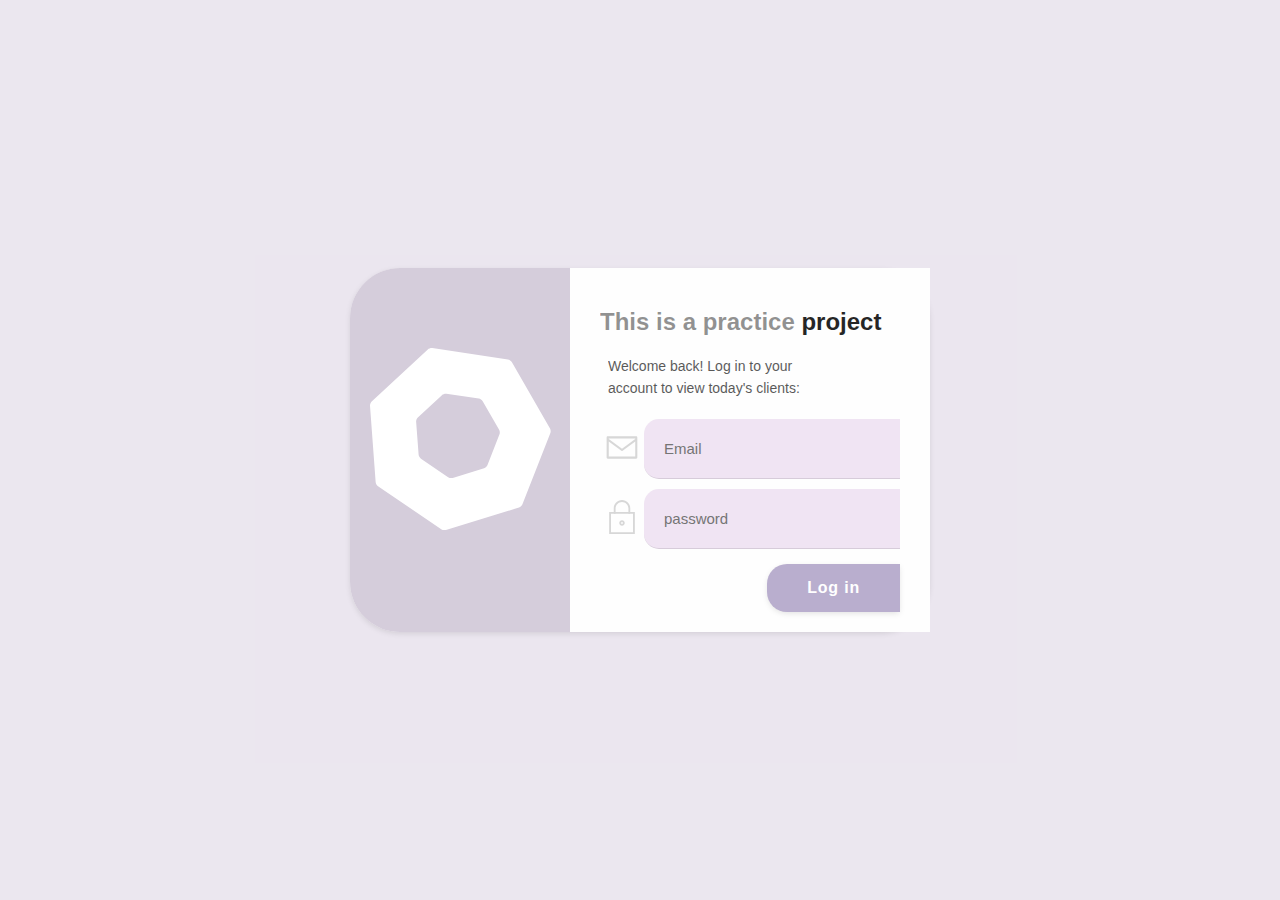
==== LoginForm2/index.html @ 41149d98 "Practice Login Form-2" ====
<!DOCTYPE html>
<html lang="en">
<head>
    <meta charset="UTF-8">
    <meta http-equiv="X-UA-Compatible" content="IE=edge">
    <meta name="viewport" content="width=device-width, initial-scale=1.0">
    <title>LoginForm-2</title>
    <link rel="stylesheet" href="./style.css">
    <link rel="stylesheet" href="https://cdnjs.cloudflare.com/ajax/libs/font-awesome/5.14.0/css/all.min.css"
        integrity="sha512-1PKOgIY59xJ8Co8+NE6FZ+LOAZKjy+KY8iq0G4B3CyeY6wYHN3yt9PW0XpSriVlkMXe40PTKnXrLnZ9+fkDaog=="
        crossorigin="anonymous" />
</head>
<body>
    <div class="session">
        <div class="left">
            <?xml version="1.0" encoding="UTF-8"?>
            <svg enable-background="new 0 0 300 302.5" version="1.1" viewBox="0 0 300 302.5" xml:space="preserve"
                xmlns="http://www.w3.org/2000/svg">
                <style type="text/css">
                    .st01 {
                        fill: #fff;
                    }
                </style>
                <path class="st01"
                    d="m126 302.2c-2.3 0.7-5.7 0.2-7.7-1.2l-105-71.6c-2-1.3-3.7-4.4-3.9-6.7l-9.4-126.7c-0.2-2.4 1.1-5.6 2.8-7.2l93.2-86.4c1.7-1.6 5.1-2.6 7.4-2.3l125.6 18.9c2.3 0.4 5.2 2.3 6.4 4.4l63.5 110.1c1.2 2 1.4 5.5 0.6 7.7l-46.4 118.3c-0.9 2.2-3.4 4.6-5.7 5.3l-121.4 37.4zm63.4-102.7c2.3-0.7 4.8-3.1 5.7-5.3l19.9-50.8c0.9-2.2 0.6-5.7-0.6-7.7l-27.3-47.3c-1.2-2-4.1-4-6.4-4.4l-53.9-8c-2.3-0.4-5.7 0.7-7.4 2.3l-40 37.1c-1.7 1.6-3 4.9-2.8 7.2l4.1 54.4c0.2 2.4 1.9 5.4 3.9 6.7l45.1 30.8c2 1.3 5.4 1.9 7.7 1.2l52-16.2z" />
            </svg>
        </div>
        <form action="" class="logo-in" autocomplete="off">
            <h4>This is a practice <span>project</span></h4>
            <p>Welcome back! Log in to your account to view today's clients:</p>
            <div class="floating-label">
                <input placeholder="Email" type="email" name="email" autocomplete="off" />
                <label for="email">Email :</label>
                <div class="icon">
                    <?xml version="1.0" encoding="UTF-8"?>
                    <svg enable-background="new 0 0 100 100" version="1.1" viewBox="0 0 100 100" xml:space="preserve"
                        xmlns="http://www.w3.org/2000/svg">
                        <style type="text/css">
                            .st0 {
                                fill: none;
                            }
                        </style>
                        <g transform="translate(0 -952.36)">
                            <path
                                d="m17.5 977c-1.3 0-2.4 1.1-2.4 2.4v45.9c0 1.3 1.1 2.4 2.4 2.4h64.9c1.3 0 2.4-1.1 2.4-2.4v-45.9c0-1.3-1.1-2.4-2.4-2.4h-64.9zm2.4 4.8h60.2v1.2l-30.1 22-30.1-22v-1.2zm0 7l28.7 21c0.8 0.6 2 0.6 2.8 0l28.7-21v34.1h-60.2v-34.1z" />
                        </g>
                        <rect class="st0" width="100" height="100" />
                    </svg>
                </div>
            </div>
            <div class="floating-label">
                <input placeholder="password" type="password" name="password" autocomplete="off" />
                <label for="password">Password :</label>
                <div class="icon">
                    <?xml version="1.0" encoding="UTF-8"?>
                    <svg enable-background="new 0 0 24 24" version="1.1" viewBox="0 0 24 24" xml:space="preserve"
                        xmlns="http://www.w3.org/2000/svg">
                        <style type="text/css">
                            .st0 {
                                fill: none;
                            }
    
                            .st1 {
                                fill: #010101;
                            }
                        </style>
                        <rect class="st0" width="24" height="24" />
                        <path class="st1" d="M19,21H5V9h14V21z M6,20h12V10H6V20z" />
                        <path class="st1"
                            d="M16.5,10h-1V7c0-1.9-1.6-3.5-3.5-3.5S8.5,5.1,8.5,7v3h-1V7c0-2.5,2-4.5,4.5-4.5s4.5,2,4.5,4.5V10z" />
                        <path class="st1"
                            d="m12 16.5c-0.8 0-1.5-0.7-1.5-1.5s0.7-1.5 1.5-1.5 1.5 0.7 1.5 1.5-0.7 1.5-1.5 1.5zm0-2c-0.3 0-0.5 0.2-0.5 0.5s0.2 0.5 0.5 0.5 0.5-0.2 0.5-0.5-0.2-0.5-0.5-0.5z" />
                    </svg>
                </div>
            </div>
            <button type="submit" onclick="return falsae;">Log in</button>
        </form>
    </div>
</body>
</html>
---- LoginForm2/style.css ----
*{
    font-family: -apple-system, BlinkMacSystemFont, "San Francisco", Helvetica,
    Arial, sans-serif;
    font-weight: 300;
    margin: 0;
}
html, body{
    height: 100vh;
    width: 100vw;
    max-width: 0 0;
    display: flex;
    align-items: flex-start;
    background: #eae5eec0;
}
h4{
    font-size: 24px;
    font-weight: 600;
    color: #000;
    opacity: 0.85;
}
label{
    font-size: 12.5px;
    color: #000;
    opacity: 0.8;
    font-weight: 400;
}
form{
    width: 300px;
    padding: 40px 30px;
    padding-bottom: 20px;
    display: flex;
    align-items: flex-start;
    flex-direction: column;
    background: #fefefe;
}
form h4{
    margin-bottom: 20px;
    color: rgba(0, 0, 0, 0.5);
}
form h4 span{
    font-weight: 700;
    color: rgba(0, 0, 0, 1);
}
form p{
    line-height: 155%;
    /* margin-bottom: 5px; */
    font-size: 14px;
    color: #000;
    opacity: 0.65;
    font-weight: 400;
    max-width: 200px;
    margin-bottom: 20px;
    margin-left: 8px;
}
button{
    -webkit-appearance: none;
    width: auto;
    min-width: 100px;
    border-radius: 20px 0 0px 20px;
    text-align: center;
    padding: 15px 40px;
    margin-top: 5px;
    background-color: #b9aece;
    color: #fff;
    font-size: 16px;
    letter-spacing: 0.80px;
    margin-left: auto;
    font-weight: 700;
    box-shadow: 0px 2px 6px -1px rgba(0, 0, 0, 0.13);
    border: none;
    transition: all 0.3s ease;
    outline: 0;
}
button:hover{
    transform: translateY(-3px);
    box-shadow: 0 2px 6px -1px rgba(182, 157, 230, 0.65);
}
button:hover:active{
    transform: scale(0.99);
}
input{
    font-size: 15px;
    padding: 20px 20px;
    height: 60px;
    border: none;
    border-bottom: solid 1px rgba(0, 0, 0, 0.1);
    background: #fff;
    width: 280px;
    box-sizing: border-box;
    transition: all 0.3s linear;
    color: #000;
    font-weight: 300;
    -webkit-appearance: none;
}
input:focus{
    border-bottom: solid 1px #b69de6;
    outline: 0;
    box-shadow: 0 2px 6px -8px rgba(182, 157, 230, 0.45);
}
.floating-label{
    position: relative;
    margin-bottom: 10px;
    width: 100%;
}
.floating-label label{
    position: absolute;
    top: calc(50% - 7px);
    left: 0;
    opacity: 0;
    transition: all 0.3s ease;
    padding-left: 44px;
    margin-left: 5px;
    font-size: 15px;
    font-weight: 700;
}
.floating-label input{
    width: calc(100% - 44px);
    margin-left: auto;
    display: flex;
    background: #f0e4f3;
    border-radius: 15px 0 0 15px;
}
.floating-label .icon{
    position: absolute;
    top: 0;
    left: 0;
    height: 56px;
    width: 44px;
    display: flex;
    padding-right: 50px;
    /* background: #000; */
}
.floating-label .icon svg{
    height: 45px;
    width: 45px;
    margin: auto;
    opacity: 0.15;
    transition: all 0.3s ease;
}
.floating-label .icon svg path{
    transition: all 0.3s ease;
}
.floating-label input:not(:placeholder-shown){
    padding: 28px 9px 12px 9px;
    /* align-items: center;
    text-align: center; */
}
.floating-label input:not(:placeholder-shown) + label{
    transform: translateY(-10px);
    opacity: 0.7;
}
.floating-label input:valid:not(:placeholder-shown) + label + .icon svg{
    opacity: 1;
}
.floating-label input:valid:not(:placeholder-shown) + label + .icon svg path{
    fill: #b69de6;
}
.floating-label input:not(:valid):not(:focus) + label + .icon{
    animation-name: shake-shake;
    animation-duration: 0.3s;
}
@keyframes shake-shake{
    0%{
        transform: translateX(-3px);
    }
    20%{
        transform: translateX(3px);
    }
    40%{
        transform: translateX(-3px);
    }
    60%{
        transform: translateX(3px);
    }
    80%{
        transform: translateX(-30px);
    }
    100%{
        transform: translateX(0px);
    }
}
.session{
    display: flex;
    flex-direction: row;
    width: auto;
    height: auto;
    margin: auto auto;
    background: #fff;
    border-radius: 50px;
    box-shadow: 0px 2px 6px -1px rgba(0, 0, 0, 0.12);
}
.left{
    width: 220px;
    height: auto;
    min-height: 100%;
    position: relative;
    background-image: url("https://images.pexels.com/photos/114979/pexels-photo-114979.jpeg?auto=compress&cs=tinysrgb&dpr=2&h=650&w=940");
    background-size: cover;
    border-top-left-radius: 50px;
    border-bottom-left-radius: 50px;
    background: #c7bccfc0;
}
.left svg{
    height: 50%;
    width: auto;
    margin: 80px 20px 80px 20px;
}
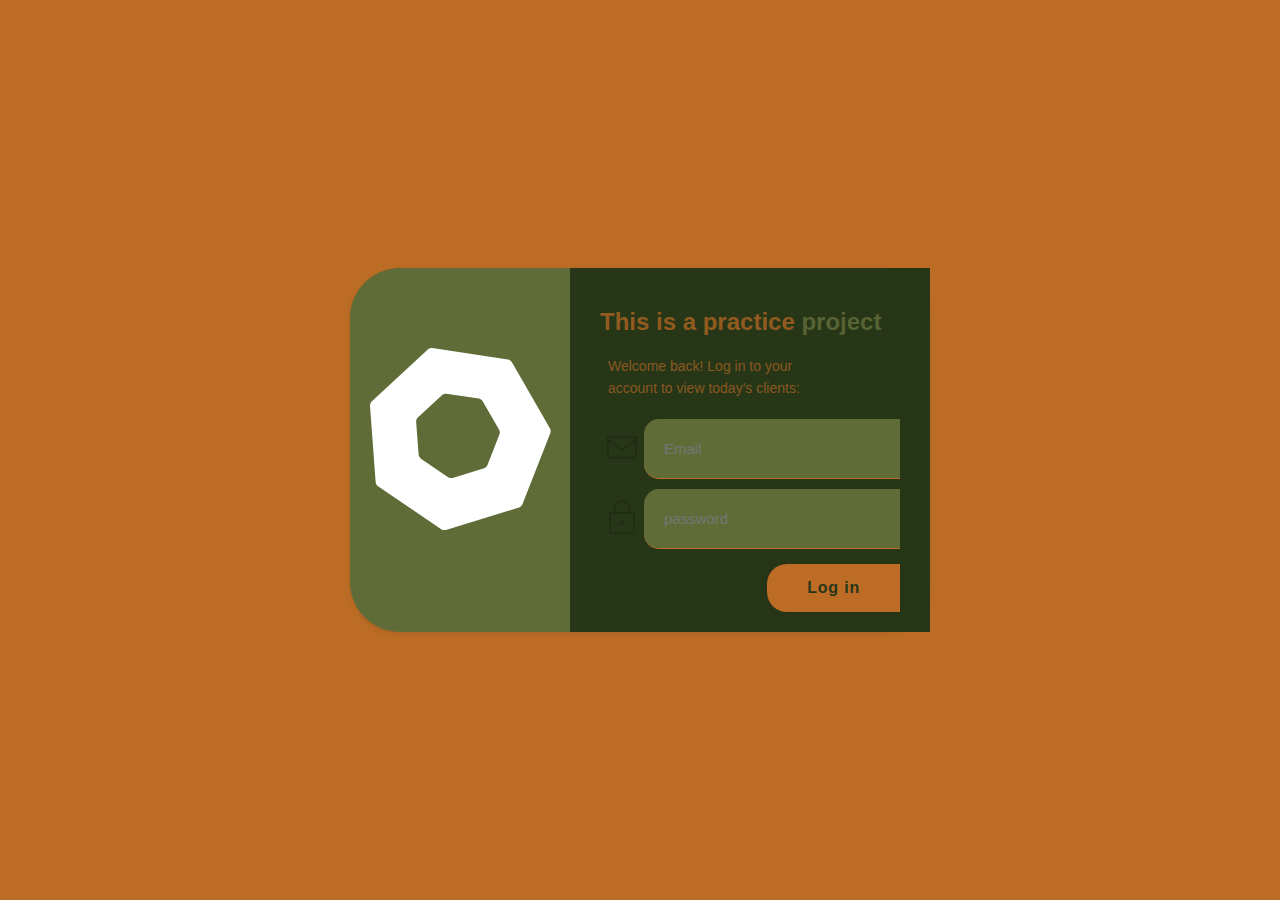
==== commit 9d773c57: "LoginForm-2" ====
--- a/LoginForm2/index.html
+++ b/LoginForm2/index.html
@@ -25,56 +25,18 @@
                     d="m126 302.2c-2.3 0.7-5.7 0.2-7.7-1.2l-105-71.6c-2-1.3-3.7-4.4-3.9-6.7l-9.4-126.7c-0.2-2.4 1.1-5.6 2.8-7.2l93.2-86.4c1.7-1.6 5.1-2.6 7.4-2.3l125.6 18.9c2.3 0.4 5.2 2.3 6.4 4.4l63.5 110.1c1.2 2 1.4 5.5 0.6 7.7l-46.4 118.3c-0.9 2.2-3.4 4.6-5.7 5.3l-121.4 37.4zm63.4-102.7c2.3-0.7 4.8-3.1 5.7-5.3l19.9-50.8c0.9-2.2 0.6-5.7-0.6-7.7l-27.3-47.3c-1.2-2-4.1-4-6.4-4.4l-53.9-8c-2.3-0.4-5.7 0.7-7.4 2.3l-40 37.1c-1.7 1.6-3 4.9-2.8 7.2l4.1 54.4c0.2 2.4 1.9 5.4 3.9 6.7l45.1 30.8c2 1.3 5.4 1.9 7.7 1.2l52-16.2z" />
             </svg>
         </div>
-        <form action="" class="logo-in" autocomplete="off">
+        <form class="logo-in" autocomplete="off">
             <h4>This is a practice <span>project</span></h4>
             <p>Welcome back! Log in to your account to view today's clients:</p>
-            <div class="floating-label">
-                <input placeholder="Email" type="email" name="email" autocomplete="off" />
-                <label for="email">Email :</label>
-                <div class="icon">
-                    <?xml version="1.0" encoding="UTF-8"?>
-                    <svg enable-background="new 0 0 100 100" version="1.1" viewBox="0 0 100 100" xml:space="preserve"
-                        xmlns="http://www.w3.org/2000/svg">
-                        <style type="text/css">
-                            .st0 {
-                                fill: none;
-                            }
-                        </style>
-                        <g transform="translate(0 -952.36)">
-                            <path
-                                d="m17.5 977c-1.3 0-2.4 1.1-2.4 2.4v45.9c0 1.3 1.1 2.4 2.4 2.4h64.9c1.3 0 2.4-1.1 2.4-2.4v-45.9c0-1.3-1.1-2.4-2.4-2.4h-64.9zm2.4 4.8h60.2v1.2l-30.1 22-30.1-22v-1.2zm0 7l28.7 21c0.8 0.6 2 0.6 2.8 0l28.7-21v34.1h-60.2v-34.1z" />
-                        </g>
-                        <rect class="st0" width="100" height="100" />
-                    </svg>
-                </div>
-            </div>
+            <div class="floating-label" id="floating-labelOne"></div>
             <div class="floating-label">
                 <input placeholder="password" type="password" name="password" autocomplete="off" />
                 <label for="password">Password :</label>
-                <div class="icon">
-                    <?xml version="1.0" encoding="UTF-8"?>
-                    <svg enable-background="new 0 0 24 24" version="1.1" viewBox="0 0 24 24" xml:space="preserve"
-                        xmlns="http://www.w3.org/2000/svg">
-                        <style type="text/css">
-                            .st0 {
-                                fill: none;
-                            }
-    
-                            .st1 {
-                                fill: #010101;
-                            }
-                        </style>
-                        <rect class="st0" width="24" height="24" />
-                        <path class="st1" d="M19,21H5V9h14V21z M6,20h12V10H6V20z" />
-                        <path class="st1"
-                            d="M16.5,10h-1V7c0-1.9-1.6-3.5-3.5-3.5S8.5,5.1,8.5,7v3h-1V7c0-2.5,2-4.5,4.5-4.5s4.5,2,4.5,4.5V10z" />
-                        <path class="st1"
-                            d="m12 16.5c-0.8 0-1.5-0.7-1.5-1.5s0.7-1.5 1.5-1.5 1.5 0.7 1.5 1.5-0.7 1.5-1.5 1.5zm0-2c-0.3 0-0.5 0.2-0.5 0.5s0.2 0.5 0.5 0.5 0.5-0.2 0.5-0.5-0.2-0.5-0.5-0.5z" />
-                    </svg>
-                </div>
+                <div class="icon"></div>
             </div>
             <button type="submit" onclick="return falsae;">Log in</button>
         </form>
     </div>
+    <script src="./script.js"></script>
 </body>
 </html>--- a/LoginForm2/style.css
+++ b/LoginForm2/style.css
@@ -1,207 +1,207 @@
-*{
-    font-family: -apple-system, BlinkMacSystemFont, "San Francisco", Helvetica,
+* {
+  font-family: -apple-system, BlinkMacSystemFont, "San Francisco", Helvetica,
     Arial, sans-serif;
-    font-weight: 300;
-    margin: 0;
-}
-html, body{
-    height: 100vh;
-    width: 100vw;
-    max-width: 0 0;
-    display: flex;
-    align-items: flex-start;
-    background: #eae5eec0;
-}
-h4{
-    font-size: 24px;
-    font-weight: 600;
-    color: #000;
-    opacity: 0.85;
-}
-label{
-    font-size: 12.5px;
-    color: #000;
-    opacity: 0.8;
-    font-weight: 400;
-}
-form{
-    width: 300px;
-    padding: 40px 30px;
-    padding-bottom: 20px;
-    display: flex;
-    align-items: flex-start;
-    flex-direction: column;
-    background: #fefefe;
-}
-form h4{
-    margin-bottom: 20px;
-    color: rgba(0, 0, 0, 0.5);
-}
-form h4 span{
-    font-weight: 700;
-    color: rgba(0, 0, 0, 1);
-}
-form p{
-    line-height: 155%;
-    /* margin-bottom: 5px; */
-    font-size: 14px;
-    color: #000;
-    opacity: 0.65;
-    font-weight: 400;
-    max-width: 200px;
-    margin-bottom: 20px;
-    margin-left: 8px;
-}
-button{
-    -webkit-appearance: none;
-    width: auto;
-    min-width: 100px;
-    border-radius: 20px 0 0px 20px;
-    text-align: center;
-    padding: 15px 40px;
-    margin-top: 5px;
-    background-color: #b9aece;
-    color: #fff;
-    font-size: 16px;
-    letter-spacing: 0.80px;
-    margin-left: auto;
-    font-weight: 700;
-    box-shadow: 0px 2px 6px -1px rgba(0, 0, 0, 0.13);
-    border: none;
-    transition: all 0.3s ease;
-    outline: 0;
-}
-button:hover{
-    transform: translateY(-3px);
-    box-shadow: 0 2px 6px -1px rgba(182, 157, 230, 0.65);
-}
-button:hover:active{
-    transform: scale(0.99);
-}
-input{
-    font-size: 15px;
-    padding: 20px 20px;
-    height: 60px;
-    border: none;
-    border-bottom: solid 1px rgba(0, 0, 0, 0.1);
-    background: #fff;
-    width: 280px;
-    box-sizing: border-box;
-    transition: all 0.3s linear;
-    color: #000;
-    font-weight: 300;
-    -webkit-appearance: none;
-}
-input:focus{
-    border-bottom: solid 1px #b69de6;
-    outline: 0;
-    box-shadow: 0 2px 6px -8px rgba(182, 157, 230, 0.45);
-}
-.floating-label{
-    position: relative;
-    margin-bottom: 10px;
-    width: 100%;
-}
-.floating-label label{
-    position: absolute;
-    top: calc(50% - 7px);
-    left: 0;
-    opacity: 0;
-    transition: all 0.3s ease;
-    padding-left: 44px;
-    margin-left: 5px;
-    font-size: 15px;
-    font-weight: 700;
-}
-.floating-label input{
-    width: calc(100% - 44px);
-    margin-left: auto;
-    display: flex;
-    background: #f0e4f3;
-    border-radius: 15px 0 0 15px;
-}
-.floating-label .icon{
-    position: absolute;
-    top: 0;
-    left: 0;
-    height: 56px;
-    width: 44px;
-    display: flex;
-    padding-right: 50px;
-    /* background: #000; */
-}
-.floating-label .icon svg{
-    height: 45px;
-    width: 45px;
-    margin: auto;
-    opacity: 0.15;
-    transition: all 0.3s ease;
-}
-.floating-label .icon svg path{
-    transition: all 0.3s ease;
-}
-.floating-label input:not(:placeholder-shown){
-    padding: 28px 9px 12px 9px;
-    /* align-items: center;
+  font-weight: 300;
+  margin: 0;
+}
+html,
+body {
+  height: 100vh;
+  width: 100vw;
+  max-width: 0 0;
+  display: flex;
+  align-items: flex-start;
+  background: #bc6c25;
+}
+h4 {
+  font-size: 24px;
+  font-weight: 600;
+  color: #283618;
+  opacity: 0.85;
+}
+label {
+  font-size: 12.5px;
+  color: #283618;
+  opacity: 0.8;
+  font-weight: 400;
+}
+form {
+  width: 300px;
+  padding: 40px 30px;
+  padding-bottom: 20px;
+  display: flex;
+  align-items: flex-start;
+  flex-direction: column;
+  background: #283618;
+}
+form h4 {
+  margin-bottom: 20px;
+  color: rgba(188, 107, 37, 0.856);
+}
+form h4 span {
+  font-weight: 700;
+  color: rgb(96, 108, 56);
+}
+form p {
+  line-height: 155%;
+  /* margin-bottom: 5px; */
+  font-size: 14px;
+  color: #bc6c25;
+  opacity: 0.65;
+  font-weight: 400;
+  max-width: 200px;
+  margin-bottom: 20px;
+  margin-left: 8px;
+}
+button {
+  -webkit-appearance: none;
+  width: auto;
+  min-width: 100px;
+  border-radius: 20px 0 0px 20px;
+  text-align: center;
+  padding: 15px 40px;
+  margin-top: 5px;
+  background-color: #bc6c25;
+  color: #283618;
+  font-size: 16px;
+  letter-spacing: 0.8px;
+  margin-left: auto;
+  font-weight: 700;
+  box-shadow: 0px 2px 6px -1px rgba(0, 0, 0, 0.13);
+  border: none;
+  transition: all 0.3s ease;
+  outline: 0;
+}
+button:hover {
+  transform: translateY(-3px);
+  box-shadow: 0 2px 6px -1px rgba(221, 162, 94, 0.822);
+}
+button:hover:active {
+  transform: scale(0.99);
+}
+input {
+  font-size: 15px;
+  padding: 20px 20px;
+  height: 60px;
+  border: none;
+  border-bottom: solid 1px #bc6c25;
+  background: #dda15e;
+  width: 280px;
+  box-sizing: border-box;
+  transition: all 0.3s linear;
+  color: #dda15e;
+  font-weight: 300;
+  -webkit-appearance: none;
+}
+input:focus {
+  border-bottom: solid 1px #dda15e;
+  outline: 0;
+  box-shadow: 0 2px 6px -8px #bc6c25;
+}
+.floating-label {
+  position: relative;
+  margin-bottom: 10px;
+  width: 100%;
+}
+.floating-label label {
+  position: absolute;
+  top: calc(50% - 7px);
+  left: 0;
+  opacity: 0;
+  transition: all 0.3s ease;
+  padding-left: 44px;
+  margin-left: 5px;
+  font-size: 15px;
+  font-weight: 700;
+}
+.floating-label input {
+  width: calc(100% - 44px);
+  margin-left: auto;
+  display: flex;
+  background: #606c38;
+  border-radius: 15px 0 0 15px;
+}
+.floating-label .icon {
+  position: absolute;
+  top: 0;
+  left: 0;
+  height: 56px;
+  width: 44px;
+  display: flex;
+  padding-right: 50px;
+}
+.floating-label .icon svg {
+  height: 45px;
+  width: 45px;
+  margin: auto;
+  opacity: 0.15;
+  transition: all 0.3s ease;
+}
+.floating-label .icon svg path {
+  transition: all 0.3s ease;
+}
+.floating-label input:not(:placeholder-shown) {
+  padding: 28px 9px 12px 9px;
+  /* align-items: center;
     text-align: center; */
 }
-.floating-label input:not(:placeholder-shown) + label{
-    transform: translateY(-10px);
-    opacity: 0.7;
-}
-.floating-label input:valid:not(:placeholder-shown) + label + .icon svg{
-    opacity: 1;
-}
-.floating-label input:valid:not(:placeholder-shown) + label + .icon svg path{
-    fill: #b69de6;
-}
-.floating-label input:not(:valid):not(:focus) + label + .icon{
-    animation-name: shake-shake;
-    animation-duration: 0.3s;
-}
-@keyframes shake-shake{
-    0%{
-        transform: translateX(-3px);
-    }
-    20%{
-        transform: translateX(3px);
-    }
-    40%{
-        transform: translateX(-3px);
-    }
-    60%{
-        transform: translateX(3px);
-    }
-    80%{
-        transform: translateX(-30px);
-    }
-    100%{
-        transform: translateX(0px);
-    }
-}
-.session{
-    display: flex;
-    flex-direction: row;
-    width: auto;
-    height: auto;
-    margin: auto auto;
-    background: #fff;
-    border-radius: 50px;
-    box-shadow: 0px 2px 6px -1px rgba(0, 0, 0, 0.12);
-}
-.left{
-    width: 220px;
-    height: auto;
-    min-height: 100%;
-    position: relative;
-    background-image: url("https://images.pexels.com/photos/114979/pexels-photo-114979.jpeg?auto=compress&cs=tinysrgb&dpr=2&h=650&w=940");
-    background-size: cover;
-    border-top-left-radius: 50px;
-    border-bottom-left-radius: 50px;
-    background: #c7bccfc0;
-}
-.left svg{
-    height: 50%;
-    width: auto;
-    margin: 80px 20px 80px 20px;
-}
+.floating-label input:not(:placeholder-shown) + label {
+  transform: translateY(-10px);
+  opacity: 0.7;
+}
+.floating-label input:valid:not(:placeholder-shown) + label + .icon svg {
+  opacity: 1;
+}
+.floating-label input:valid:not(:placeholder-shown) + label + .icon svg path {
+  fill: #bc6c25;
+}
+.floating-label input:not(:valid):not(:focus) + label + .icon {
+  animation-name: shake-shake;
+  animation-duration: 0.3s;
+}
+@keyframes shake-shake {
+  0% {
+    transform: translateX(-3px);
+  }
+  20% {
+    transform: translateX(3px);
+  }
+  40% {
+    transform: translateX(-3px);
+  }
+  60% {
+    transform: translateX(3px);
+  }
+  80% {
+    transform: translateX(-30px);
+  }
+  100% {
+    transform: translateX(0px);
+  }
+}
+.session {
+  display: flex;
+  flex-direction: row;
+  width: auto;
+  height: auto;
+  margin: auto auto;
+  background: #bc6c25;
+  border-radius: 50px;
+  box-shadow: 0px 2px 6px -1px rgba(0, 0, 0, 0.12);
+}
+.left {
+  width: 220px;
+  height: auto;
+  min-height: 100%;
+  position: relative;
+  background-image: url("https://images.pexels.com/photos/114979/pexels-photo-114979.jpeg?auto=compress&cs=tinysrgb&dpr=2&h=650&w=940");
+  background-size: cover;
+  border-top-left-radius: 50px;
+  border-bottom-left-radius: 50px;
+  background: #606c38;
+}
+.left svg {
+  height: 50%;
+  width: auto;
+  margin: 80px 20px 80px 20px;
+}
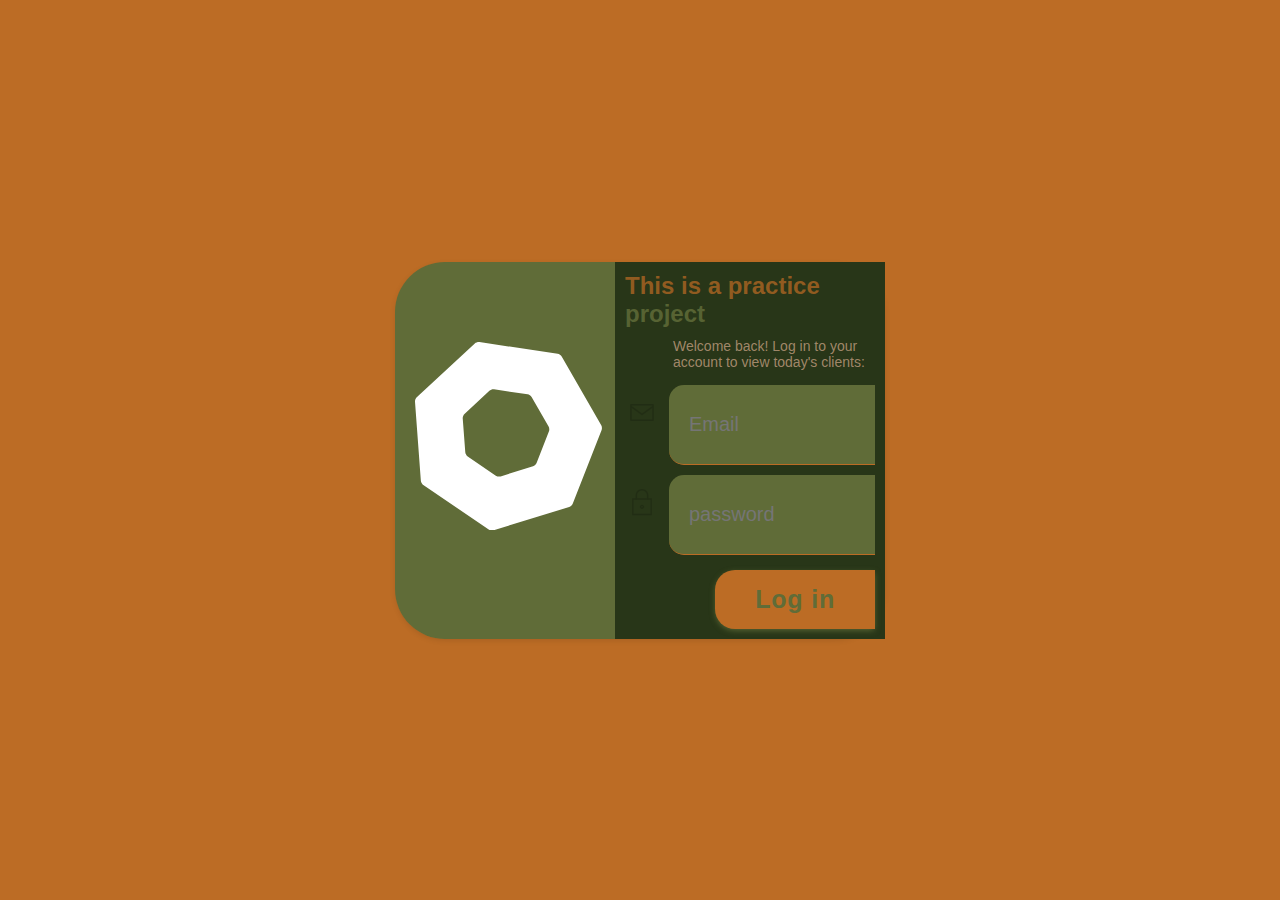
==== commit a6de3db7: "LoginForm-2" ====
--- a/LoginForm2/index.html
+++ b/LoginForm2/index.html
@@ -1,42 +1,38 @@
 <!DOCTYPE html>
 <html lang="en">
-<head>
-    <meta charset="UTF-8">
-    <meta http-equiv="X-UA-Compatible" content="IE=edge">
-    <meta name="viewport" content="width=device-width, initial-scale=1.0">
+  <head>
+    <meta charset="UTF-8" />
+    <meta http-equiv="X-UA-Compatible" content="IE=edge" />
+    <meta name="viewport" content="width=device-width, initial-scale=1.0" />
     <title>LoginForm-2</title>
-    <link rel="stylesheet" href="./style.css">
-    <link rel="stylesheet" href="https://cdnjs.cloudflare.com/ajax/libs/font-awesome/5.14.0/css/all.min.css"
-        integrity="sha512-1PKOgIY59xJ8Co8+NE6FZ+LOAZKjy+KY8iq0G4B3CyeY6wYHN3yt9PW0XpSriVlkMXe40PTKnXrLnZ9+fkDaog=="
-        crossorigin="anonymous" />
-</head>
-<body>
+    <link rel="stylesheet" href="./style.css" />
+    <link
+      rel="stylesheet"
+      href="https://cdnjs.cloudflare.com/ajax/libs/font-awesome/5.14.0/css/all.min.css"
+      integrity="sha512-1PKOgIY59xJ8Co8+NE6FZ+LOAZKjy+KY8iq0G4B3CyeY6wYHN3yt9PW0XpSriVlkMXe40PTKnXrLnZ9+fkDaog=="
+      crossorigin="anonymous"
+    />
+  </head>
+  <body>
     <div class="session">
-        <div class="left">
-            <?xml version="1.0" encoding="UTF-8"?>
-            <svg enable-background="new 0 0 300 302.5" version="1.1" viewBox="0 0 300 302.5" xml:space="preserve"
-                xmlns="http://www.w3.org/2000/svg">
-                <style type="text/css">
-                    .st01 {
-                        fill: #fff;
-                    }
-                </style>
-                <path class="st01"
-                    d="m126 302.2c-2.3 0.7-5.7 0.2-7.7-1.2l-105-71.6c-2-1.3-3.7-4.4-3.9-6.7l-9.4-126.7c-0.2-2.4 1.1-5.6 2.8-7.2l93.2-86.4c1.7-1.6 5.1-2.6 7.4-2.3l125.6 18.9c2.3 0.4 5.2 2.3 6.4 4.4l63.5 110.1c1.2 2 1.4 5.5 0.6 7.7l-46.4 118.3c-0.9 2.2-3.4 4.6-5.7 5.3l-121.4 37.4zm63.4-102.7c2.3-0.7 4.8-3.1 5.7-5.3l19.9-50.8c0.9-2.2 0.6-5.7-0.6-7.7l-27.3-47.3c-1.2-2-4.1-4-6.4-4.4l-53.9-8c-2.3-0.4-5.7 0.7-7.4 2.3l-40 37.1c-1.7 1.6-3 4.9-2.8 7.2l4.1 54.4c0.2 2.4 1.9 5.4 3.9 6.7l45.1 30.8c2 1.3 5.4 1.9 7.7 1.2l52-16.2z" />
-            </svg>
+      <div class="left"></div>
+      <form class="logo-in" autocomplete="off">
+        <h4>This is a practice <span>project</span></h4>
+        <p>Welcome back! Log in to your account to view today's clients:</p>
+        <div class="floating-label" id="floating-labelOne"></div>
+        <div class="floating-label">
+          <input
+            placeholder="password"
+            type="password"
+            name="password"
+            autocomplete="off"
+          />
+          <label for="password">Password :</label>
+          <div class="icon"></div>
         </div>
-        <form class="logo-in" autocomplete="off">
-            <h4>This is a practice <span>project</span></h4>
-            <p>Welcome back! Log in to your account to view today's clients:</p>
-            <div class="floating-label" id="floating-labelOne"></div>
-            <div class="floating-label">
-                <input placeholder="password" type="password" name="password" autocomplete="off" />
-                <label for="password">Password :</label>
-                <div class="icon"></div>
-            </div>
-            <button type="submit" onclick="return falsae;">Log in</button>
-        </form>
+        <button type="submit" onclick="return falsae;">Log in</button>
+      </form>
     </div>
     <script src="./script.js"></script>
-</body>
-</html>+  </body>
+</html>
--- a/LoginForm2/style.css
+++ b/LoginForm2/style.css
@@ -1,6 +1,5 @@
 * {
-  font-family: -apple-system, BlinkMacSystemFont, "San Francisco", Helvetica,
-    Arial, sans-serif;
+  font-family: "San Francisco", Helvetica, Arial, sans-serif;
   font-weight: 300;
   margin: 0;
 }
@@ -26,32 +25,28 @@
   font-weight: 400;
 }
 form {
-  width: 300px;
-  padding: 40px 30px;
-  padding-bottom: 20px;
+  width: 250px;
+  padding: 10px;
   display: flex;
   align-items: flex-start;
   flex-direction: column;
   background: #283618;
 }
 form h4 {
-  margin-bottom: 20px;
+  margin-bottom: 10px;
   color: rgba(188, 107, 37, 0.856);
 }
 form h4 span {
-  font-weight: 700;
+  font-weight: 600;
   color: rgb(96, 108, 56);
 }
 form p {
-  line-height: 155%;
-  /* margin-bottom: 5px; */
   font-size: 14px;
-  color: #bc6c25;
-  opacity: 0.65;
+  color: #bb997bd5;
   font-weight: 400;
   max-width: 200px;
-  margin-bottom: 20px;
-  margin-left: 8px;
+  margin-bottom: 15px;
+  margin-left: 48px;
 }
 button {
   -webkit-appearance: none;
@@ -62,12 +57,12 @@
   padding: 15px 40px;
   margin-top: 5px;
   background-color: #bc6c25;
-  color: #283618;
-  font-size: 16px;
+  color: #606c38;
+  font-size: 25px;
   letter-spacing: 0.8px;
   margin-left: auto;
   font-weight: 700;
-  box-shadow: 0px 2px 6px -1px rgba(0, 0, 0, 0.13);
+  box-shadow: 0px 2px 6px -1px #606c38;
   border: none;
   transition: all 0.3s ease;
   outline: 0;
@@ -80,9 +75,9 @@
   transform: scale(0.99);
 }
 input {
-  font-size: 15px;
-  padding: 20px 20px;
-  height: 60px;
+  font-size: 20px;
+  padding: 30px 20px;
+  height: 80px;
   border: none;
   border-bottom: solid 1px #bc6c25;
   background: #dda15e;
@@ -90,13 +85,12 @@
   box-sizing: border-box;
   transition: all 0.3s linear;
   color: #dda15e;
-  font-weight: 300;
+  font-weight: 500;
   -webkit-appearance: none;
 }
 input:focus {
   border-bottom: solid 1px #dda15e;
   outline: 0;
-  box-shadow: 0 2px 6px -8px #bc6c25;
 }
 .floating-label {
   position: relative;
@@ -134,6 +128,7 @@
   height: 45px;
   width: 45px;
   margin: auto;
+  margin-right: 10px;
   opacity: 0.15;
   transition: all 0.3s ease;
 }
@@ -142,8 +137,6 @@
 }
 .floating-label input:not(:placeholder-shown) {
   padding: 28px 9px 12px 9px;
-  /* align-items: center;
-    text-align: center; */
 }
 .floating-label input:not(:placeholder-shown) + label {
   transform: translateY(-10px);
